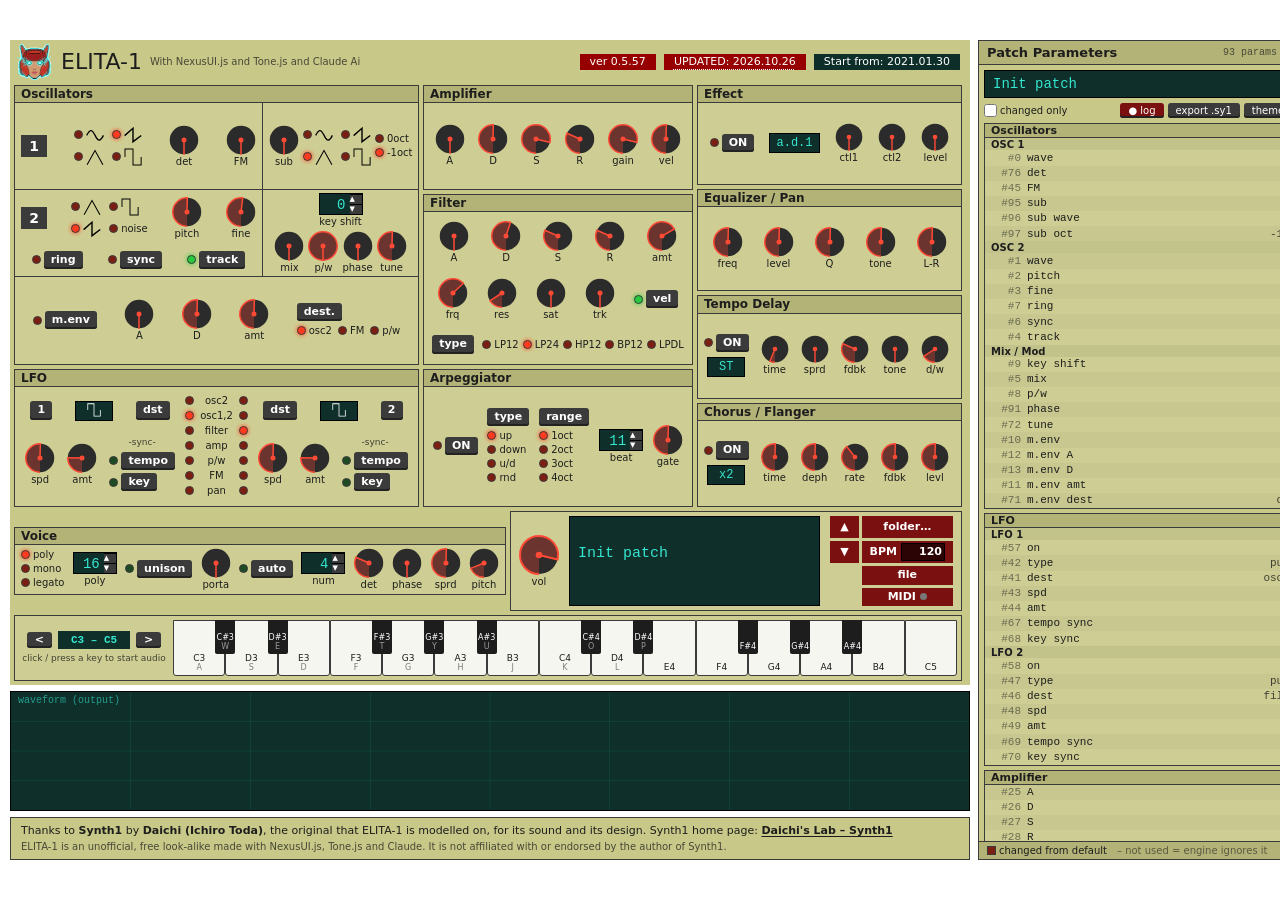
==== index.html @ da59344f "v 0.5.57 1. 実測合わせ（Cutoff curve）  Settings に「Cutoff curve」を追加しました。Table（既定、従来どおり）と Smooth（実測点を通る単調な 3" ====
<!DOCTYPE html>
<html lang="en">
  <head>
    <meta charset="utf-8">
    <link rel="stylesheet" type="text/css" href="css/reset.css">
    <link rel="stylesheet" type="text/css" href="css/style.css">
    <link rel="stylesheet" type="text/css" href="css/compact.css">
    <link rel="stylesheet" type="text/css" href="css/params.css">
    <link rel="stylesheet" type="text/css" href="css/themes.css">
    <title>ELITA-1</title>
  </head>
  <body>
   <div id="stage">
    <div id="main">
    <div id="elita1">
      <div id="title">
        <span><img src="img/e1.png" alt="ELITA-1 icon" width="37" height="37"></span>
        <h1 class="fs2em">ELITA-1</h1>
        <h2 class="description">With NexusUI.js and Tone.js and Claude Ai</h2>
        <h3 class="version">ver 0.5.57</h3>
        <h3 class="date">UPDATED: 2026.10.26</h3>
        <h3 class="date_old">Start from: 2021.01.30</h3>
      </div>

      <div id="table-cell01">
        <div id="oscillators"><h2 class="h2-label">Oscillators</h2></div>
        <div id="lfo"><h2 class="h2-label">LFO</h2></div>
      </div>
      <div id="table-cell02">
        <div id="amplifier"><h2 class="h2-label">Amplifier</h2></div>
        <div id="filter"><h2 class="h2-label">Filter</h2></div>
        <div id="arpeggiator"><h2 class="h2-label">Arpeggiator</h2></div>
      </div>
      <div id="table-cell03">
        <div id="effect"><h2 class="h2-label">Effect</h2></div>
        <div id="equalizer-pan"><h2 class="h2-label">Equalizer / Pan</h2></div>
        <div id="tempo-delay"><h2 class="h2-label">Tempo Delay</h2></div>
        <div id="chrous-flanger"><h2 class="h2-label">Chorus / Flanger</h2></div>
      </div>

      <div id="bottom">
        <div id="voice"><h2 class="h2-label">Voice</h2></div>
        <div id="patchbox">
          <div id="vol"></div>
          <div id="lcdbox"><div id="pline"><span id="pname">Init patch</span><span id="pidx"></span></div><div id="pinfo">&nbsp;</div></div>
          <div id="pbtns">
            <div id="pnav"><button type="button" class="btn" id="pnext" title="next patch (↑ key)">▲</button><button type="button" class="btn" id="pprev" title="previous patch (↓ key)">▼</button></div>
            <button type="button" class="btn" id="dirbtn" title="choose a folder of .sy1 files">folder…</button>
            <span class="btn bpmbox" title="tempo for LFO tempo-sync and Delay time (Synth1 takes it from the host)">BPM <input id="bpm" type="text" inputmode="numeric" maxlength="3" value="120" autocomplete="off" spellcheck="false"></span>
            <label class="btn">file<input id="file" type="file" accept=".sy1"></label>
          </div>
          <input id="dirin" type="file" webkitdirectory multiple hidden>
        </div>
      </div>
      <div id="keybar">
        <div id="kbinfo"><button type="button" class="sb" id="octdn">&lt;</button><b id="oct"></b><button type="button" class="sb" id="octup">&gt;</button><span id="vc"></span></div>
        <div id="kb"></div>
      </div>
    </div>
    <div id="scopebox"><canvas id="scope" width="1920" height="240"></canvas><span id="scopelbl">waveform (output)</span></div>
    <footer id="credits">
      <p>Thanks to <b>Synth1</b> by <b>Daichi (Ichiro Toda)</b>, the original that ELITA-1 is modelled on, for its sound and its design.
        Synth1 home page: <a href="https://daichilab.sakura.ne.jp/softsynth/index.html" target="_blank" rel="noopener noreferrer">Daichi's Lab &ndash; Synth1</a></p>
      <p class="small">ELITA-1 is an unofficial, free look-alike made with NexusUI.js, Tone.js and Claude. It is not affiliated with or endorsed by the author of Synth1.</p>
    </footer>
    </div>
    <aside id="plist" aria-label="patch parameters"></aside>
   </div>
    <script src="js/Tone.js"></script>
    <script src="js/NexusUI.js"></script>
    <script src="js/ui.js"></script>
    <script src="js/calib.js"></script>
    <script src="js/worklets.js"></script>
    <script src="js/voice.js"></script>
    <script src="js/fx.js"></script>
    <script src="js/notes.js"></script>
    <script src="js/debug.js"></script>
    <script src="js/engine.js"></script>
    <script src="js/keymap.js"></script>
    <script src="js/keys.js"></script>
    <script src="js/patches.js"></script>
    <script src="js/scope.js"></script>
    <script src="js/params.js"></script>
    <script src="js/history.js"></script>
    <script src="js/mml.js"></script>
    <script src="js/log.js"></script>
    <script src="js/midi.js"></script>
    <script src="js/theme.js"></script>
    <script src="js/settings.js"></script>
    <script src="js/keyconfig.js"></script>
  </body>
</html>
---- css/style.css ----
@charset "utf-8";
:root{ --bg:#C8C888; --hd:#b3b378; --ink:#1d1d1d; --dk:#3b3b3b; --lcd:#0e2f2a; --lcdf:#35e6d0; --led:#7a1f12; --on:#ff3b1f; --grn:#27c93f;
  /* theme variables (css/themes.css overrides these; js/theme.js lets the user edit them) */
  --on-dk:#fff; --dk-sh:#222; --tag:#960000; --tag2:#0e2e2a; --btn:#7a1010; --btn-fg:#fff; --btn-in:#2b0505; --hi:#f4e36a; --hi-fg:#222; --led-g:#1d4a22;
  --page:#ffffff; --key-w:#f6f6f0; --key-fg:#1d1d1d; --key-b:#1d1d1d; --key-b-fg:#fff; --knob:#2b2b2b; --knob-acc:#ff4a36; --lcd-edge:#000;
  --panel:rgba(255,255,255,.10); --row-alt:rgba(0,0,0,.035); --sub-bg:rgba(0,0,0,.06); --ch-fg:#ffd9d0; --ico-filter:none; --lcd-ico:invert(1) brightness(1.6); }
body{ margin:0; font:11px/1.3 "Hiragino Sans","Yu Gothic UI",system-ui,sans-serif; color:var(--ink); }

/* frame (original colour #C8C888) */
#elita1{ display:grid; grid-template-columns:405px 270px 265px; grid-auto-rows:min-content; gap:5px 4px; width:960px; background:var(--bg); padding:5px; }
#title, #bottom{ grid-column:1/-1; }
#title{ padding:0 4px; line-height:2em; }
#title h1, #title h2, #title h3{ display:inline-block; }
#title .description{ width:560px; text-align:center; }
#title .version, #title .date{ padding:0 1em; background:var(--tag); color:var(--on-dk); text-align:center; }
#title .date_old{ padding:0 1em; background:var(--tag2); color:var(--on-dk); text-align:center; }
#table-cell01, #table-cell02, #table-cell03{ display:flex; flex-direction:column; gap:5px; }

/* section: dark outline + title band */
#oscillators,#lfo,#amplifier,#filter,#arpeggiator,#effect,#equalizer-pan,#tempo-delay,#chrous-flanger,#voice{ border:1px solid var(--dk); background:var(--panel); }
.h2-label{ font-size:13px; font-weight:700; padding:0 6px; background:var(--hd); border-bottom:1px solid var(--dk); }
.body{ padding:5px 6px 6px; display:flex; flex-direction:column; gap:5px; }
.row{ display:flex; align-items:flex-end; gap:4px; }
.row.top{ align-items:flex-start; }
.col{ display:flex; flex-direction:column; gap:4px; align-items:flex-start; }
/* Oscillators: divider lines (as on Synth1) + parts spread evenly inside each cell */
.osc{ display:grid; grid-template-columns:1fr 176px; gap:0; margin:-5px -6px -6px; }
.osc > *{ padding:6px 8px; border-bottom:1px solid var(--dk); }
.osc > :nth-child(odd){ padding-left:6px; }
.osc > :nth-child(even){ padding-right:6px; border-left:1px solid var(--dk); }
.osc .row{ justify-content:space-around; align-items:center; }
.osc .col{ align-items:stretch; justify-content:space-around; }
.osc .span{ grid-column:1/-1; border-bottom:0; padding:6px 6px 7px; }

/* controls */
.ctl{ display:flex; flex-direction:column; align-items:center; gap:1px; }
.ctl > span, .cap{ font-size:10px; line-height:1.1; }
.tag{ font-size:14px; font-weight:700; padding:0 6px; background:var(--dk); color:var(--on-dk); align-self:center; }
.sb{ background:var(--dk); color:var(--on-dk); font-weight:700; font-size:11px; padding:2px 7px; border-radius:3px; box-shadow:inset 0 -2px 0 var(--dk-sh); }
.sb:active{ background:var(--dk-sh); }
.tg{ display:inline-flex; align-items:center; gap:3px; }
.led, .lamp i{ width:9px; height:9px; border-radius:50%; flex:none; background:var(--led); border:1px solid var(--dk); }
.tg.on .led, .lamp input:checked + i{ background:var(--on); box-shadow:0 0 4px var(--on); }
.tg.g .led{ background:var(--led-g); } .tg.g.on .led{ background:var(--grn); box-shadow:0 0 4px var(--grn); }
.tg.n .led{ display:none; } .tg.n.on .sb{ background:var(--hi); color:var(--hi-fg); }
.lcd{ background:var(--lcd); color:var(--lcdf); border:1px solid var(--lcd-edge); min-width:38px; height:20px; padding:0 6px; font:12px/18px monospace; text-align:center; }
.lcd img{ height:14px; vertical-align:middle; filter:var(--lcd-ico); }
.nbox{ display:flex; align-items:stretch; background:var(--lcd); border:1px solid var(--lcd-edge); height:22px; }
.nbox > span:first-child{ min-width:30px; padding:0 4px; color:var(--lcdf); font:14px/22px monospace; text-align:right; }
.nbox .ar{ display:flex; flex-direction:column; width:12px; }
.nbox .ar button{ flex:1; font-size:7px; line-height:1; background:var(--dk); color:var(--on-dk); border-top:1px solid var(--lcd-edge); }

.lamps{ display:flex; flex-direction:column; gap:1px; }
.lamps.g2{ display:grid; grid-template-columns:repeat(2,auto); gap:4px 8px; }
.lamps.h{ flex-direction:row; gap:6px; }
.lw{ display:flex; flex-direction:column; align-items:flex-start; gap:3px; }
.lamp{ display:flex; align-items:center; gap:3px; font-size:10px; cursor:pointer; position:relative; }
.lamp input{ -webkit-appearance:none; appearance:none; position:absolute; opacity:0; width:0; height:0; }
.lamp input:focus-visible + i{ outline:2px solid var(--on-dk); outline-offset:1px; }
.lamp img{ width:22px; height:22px; }

/* LFO 1 | shared destination labels | LFO 2 -- parts spread evenly inside each block */
.lfo7{ display:grid; grid-template-columns:1fr auto 1fr; gap:0 6px; }
.lb{ display:flex; flex-direction:column; gap:6px; }
.lc{ display:grid; grid-template-columns:auto auto auto; gap:2px 6px; align-content:start; align-items:center; font-size:10px; }
.lc > span{ text-align:center; }
.sync{ font-size:10px; display:flex; gap:4px; align-items:center; }
#lfo .lb{ align-items:stretch; justify-content:space-around; }
#lfo .lb .row{ justify-content:space-around; align-items:center; }
#lfo .sync{ align-self:center; }
#lfo .lc{ align-content:space-around; }

/* Filter / Arpeggiator: rows spread evenly across the panel */
#amplifier .row, #filter .row, #arpeggiator .row{ justify-content:space-around; align-items:center; }
#amplifier .body, #filter .body, #arpeggiator .body, #lfo .body{ padding:8px 6px 10px; gap:8px; }
#filter .lamps.h{ gap:4px; flex-wrap:nowrap; }
#filter .row.ftype{ gap:4px; }

/* Effect / Equalizer / Tempo Delay / Chorus / Voice: parts spread evenly across each panel */
#effect .row, #equalizer-pan .row, #voice .row{ justify-content:space-around; align-items:center; }
#effect .body, #equalizer-pan .body, #tempo-delay .body, #chrous-flanger .body, #voice .body{ padding:7px 6px 9px; gap:7px; }
/* Delay / Chorus: ON + indicator stacked in a left column, dials spread evenly in the space on the right */
.row.split{ align-items:center; gap:6px; }
.split .col.sw{ align-items:center; gap:5px; flex:none; }
.split .kn{ flex:1; display:flex; justify-content:space-around; align-items:center; gap:0; }

/* bottom */
#bottom{ display:flex; align-items:center; gap:8px; padding:4px 8px; border:1px solid var(--dk); background:var(--panel); }
#patchbox{ flex:1; background:var(--lcd); border:1px solid var(--lcd-edge); padding:4px 8px; color:var(--lcdf); font:15px/1.3 monospace; }
#pinfo{ font-size:12px; opacity:.8; }
.btn{ position:relative; background:var(--btn); color:var(--btn-fg); font-weight:700; padding:6px 12px; cursor:pointer; }
.btn input{ position:absolute; inset:0; opacity:0; cursor:pointer; width:100%; }
.btn:focus-within{ outline:2px solid var(--on-dk); outline-offset:2px; }

/* original utility classes */
.pr5{ padding-right:5px; } .mr10{ margin-right:10px; } .mr20{ margin-right:20px; } .mb3{ margin-bottom:3px; } .fs2em{ font-size:2em; }
.bpmbox{ cursor:default; display:flex; align-items:center; gap:4px; }
.bpmbox input{ width:44px; background:var(--btn-in); color:var(--btn-fg); border:1px solid var(--lcd-edge); font:inherit; padding:1px 2px; text-align:right; }
---- css/compact.css ----
/* Compact mock: same look as style.css, columns end at the same height, Voice + patch display move to a bottom strip.
   Loaded after style.css. */
#elita1{ gap:4px; padding:4px; }
#title{ display:flex; align-items:center; gap:8px; padding:0 2px; line-height:1.2; }
#title .description{ flex:1; width:auto; text-align:left; font-size:10px; opacity:.75; }
#title .version, #title .date, #title .date_old{ padding:1px 10px; }

/* every panel is a flex column and grows so the three columns end on the same line */
#table-cell01, #table-cell02, #table-cell03{ gap:4px; }
#table-cell01 > div, #table-cell02 > div, #table-cell03 > div, #voice{ display:flex; flex-direction:column; }
#table-cell01 > div, #table-cell02 > div, #table-cell03 > div{ flex:1 1 auto; }
.h2-label{ font-size:12px; line-height:1.35; }
#elita1 .body{ flex:1; justify-content:space-around; padding:3px 6px 4px; gap:3px; }
.lamp img{ width:18px; height:18px; }
.tag{ padding:0 5px; }

/* Oscillators: rows stretch evenly, contents centred */
#oscillators .body{ padding:0; }
#oscillators .osc{ flex:1; margin:0; grid-template-columns:1fr 156px; grid-auto-rows:1fr; }
.osc > *{ padding:3px 6px; display:flex; }
.osc .col{ justify-content:space-around; align-items:center; }
.osc .row{ align-items:center; }
.osc .span{ padding:3px 6px; }
.col.sws{ gap:3px; align-items:flex-start; }
.col.sws .tg{ white-space:nowrap; }

/* LFO */
.lb{ gap:4px; }
.lb .row{ gap:4px; }
.sync{ font-size:9px; opacity:.8; align-self:center; }

/* bottom strip */
#elita1 #bottom{ grid-column:1/-1; display:flex; gap:4px; padding:0; border:0; background:none; }
#elita1 #voice{ flex:0 0 492px; }
#elita1 #patchbox{ flex:1; display:flex; align-items:center; gap:10px; padding:4px 8px; border:1px solid var(--dk); background:var(--panel); font:inherit; color:inherit; }
#lcdbox{ flex:1; align-self:stretch; display:flex; flex-direction:column; justify-content:center; background:var(--lcd); border:1px solid var(--lcd-edge); padding:2px 8px; color:var(--lcdf); font:15px/1.3 monospace; }
#pinfo{ font-size:11px; opacity:.8; }
#voice .row{ justify-content:space-between; }

/* osc labels: identical size, same left edge in both rows */
.osc .tag{ flex:none; width:26px; text-align:center; padding:0; font-size:14px; line-height:22px; }
.osc > :nth-child(1) .row, .osc .o2 > .row:first-child, .osc > .row:first-child{ justify-content:space-between; }
.osc > :nth-child(1){ }
.osc .o2{ align-items:stretch; justify-content:space-around; gap:4px; }
.osc .o2 .row{ width:100%; justify-content:space-between; }
.osc .o2 .row.sw3{ justify-content:space-around; }
/* LFO and Arpeggiator share the same top line / height */
#lfo, #arpeggiator{ flex:0 0 138px !important; }

/* keyboard strip */
#keybar{ grid-column:1/-1; display:flex; gap:4px; border:1px solid var(--dk); background:var(--panel); padding:4px; --bw:20px; }
#kbinfo{ flex:0 0 150px; display:flex; flex-wrap:wrap; align-content:center; align-items:center; justify-content:center; gap:4px 6px; font-size:10px; text-align:center; }
#kbinfo b{ font-size:11px; min-width:72px; text-align:center; background:var(--lcd); color:var(--lcdf); padding:2px 4px; font-family:monospace; }
#kbinfo .sb{ padding:1px 8px; }
#vc{ flex:0 0 100%; font-size:9px; opacity:.8; }
#kb{ position:relative; flex:1; display:flex; height:56px; user-select:none; touch-action:none; }
#kb .key{ display:flex; flex-direction:column; justify-content:flex-end; align-items:center; gap:0; padding-bottom:2px; font-size:9px; line-height:1.1; color:var(--key-fg); }
#kb .key.w{ flex:1; background:var(--key-w); border:1px solid var(--dk); border-radius:0 0 3px 3px; }
#kb .key.b{ position:absolute; top:0; width:var(--bw); height:60%; background:var(--key-b); border-radius:0 0 2px 2px; z-index:1; color:var(--key-b-fg); font-size:8px; }
#kb .key small{ font-size:8px; opacity:.55; }
#kb .key.on{ background:var(--on); }
#kb .key.on small{ opacity:1; }

/* patch browser */
#pline{ display:flex; justify-content:space-between; gap:8px; }
#pidx{ opacity:.75; font-size:12px; }
#pbtns{ display:grid; grid-template-columns:auto auto; grid-template-rows:1fr 1fr; gap:3px; align-self:stretch; }
#pbtns .btn{ padding:2px 8px; font-size:11px; display:flex; align-items:center; justify-content:center; border:0; font-family:inherit; }
#pnav{ grid-row:1/3; display:flex; flex-direction:column; gap:3px; }
#pnav .btn{ flex:1; padding:0 10px; }
#pbtns > .btn{ grid-column:2; }

/* oscilloscope (outside the panel, under the keyboard) */
#scopebox{ position:relative; width:960px; margin-top:6px; }
#scope{ display:block; width:960px; height:120px; background:var(--lcd); border:1px solid var(--lcd-edge); box-sizing:border-box; }
#scopelbl{ position:absolute; left:8px; top:4px; font:10px monospace; color:var(--lcdf); opacity:.6; }
---- css/params.css ----
/* Parameter list (right of the panel). Colours follow the panel: frame #C8C888, title band #b3b378, dark outline #3b3b3b, LCD green. */
#stage{ display:flex; gap:8px; align-items:flex-start; width:max-content; }
#main{ width:960px; flex:none; }
#plist{ width:380px; flex:none; display:flex; flex-direction:column; background:var(--bg); border:1px solid var(--dk); height:var(--mainh, 613px); font:11px/1.35 ui-monospace,"SF Mono",Menlo,Consolas,monospace; color:var(--ink); }
#plist .ph{ padding:4px 8px; background:var(--hd); border-bottom:1px solid var(--dk); font:700 13px "Hiragino Sans","Yu Gothic UI",system-ui,sans-serif; display:flex; justify-content:space-between; align-items:center; }
#plist .ph small{ font:10px monospace; opacity:.7; font-weight:400; }
#plist .pn{ margin:5px; padding:4px 8px; background:var(--lcd); color:var(--lcdf); border:1px solid var(--lcd-edge); }
#plist .pn b{ display:block; font-size:14px; font-weight:400; white-space:nowrap; overflow:hidden; text-overflow:ellipsis; }
#plist .pn span{ font-size:10px; opacity:.75; }
#plist .tools{ display:flex; gap:4px; padding:0 5px 5px; align-items:center; font:10px "Hiragino Sans","Yu Gothic UI",system-ui,sans-serif; }
#plist .tools label{ display:flex; gap:3px; align-items:center; cursor:pointer; margin-right:auto; }
#plist .tools button{ white-space:nowrap; background:var(--dk); color:var(--on-dk); font:700 10px inherit; padding:2px 8px; border-radius:3px; box-shadow:inset 0 -2px 0 var(--dk-sh); cursor:pointer; }
#plist .scroll{ flex:1; overflow:auto; padding:0 5px 5px; scrollbar-color:var(--dk) transparent; scrollbar-width:thin; }
#plist section{ border:1px solid var(--dk); background:var(--panel); margin-bottom:4px; }
#plist h3{ margin:0; padding:0 6px; background:var(--hd); border-bottom:1px solid var(--dk); font:700 11px "Hiragino Sans","Yu Gothic UI",system-ui,sans-serif; }
#plist h4{ margin:0; padding:1px 6px 0; font:700 10px "Hiragino Sans","Yu Gothic UI",system-ui,sans-serif; background:var(--sub-bg); }
#plist .r{ display:grid; grid-template-columns:30px 1fr auto; gap:0 6px; padding:0 6px; align-items:baseline; }
#plist .r:nth-child(even){ background:var(--row-alt); }
#plist .no{ opacity:.55; text-align:right; }
#plist .nm{ white-space:nowrap; overflow:hidden; background:linear-gradient(to right,transparent 0,transparent 0); }
#plist .v{ text-align:right; min-width:92px; }
#plist .v .vi{ width:38px; padding:0 4px; margin:0; border:0; border-radius:0; font:inherit; text-align:right; background:var(--lcd); color:var(--lcdf); box-shadow:none; }
#plist .v .vi:focus{ outline:2px solid var(--on); outline-offset:-1px; background:var(--lcd-edge); }
#plist .v em{ font-style:normal; opacity:.8; margin-right:4px; }
#plist .v em[hidden]{ display:none; }
#plist .r.ch .v .vi{ background:var(--led); color:var(--ch-fg); box-shadow:0 0 0 1px var(--on) inset; }
#plist .r.un .nm, #plist .r.un .no{ opacity:.45; }
#plist .r.un .nm::after{ content:" – not used"; font-size:9px; }
#plist .r.off{ display:none; }
#plist.onlych .r:not(.ch){ display:none; }
#plist.onlych h4:not(.has), #plist.onlych section:not(.has){ display:none; }
#plist .foot{ padding:3px 8px; border-top:1px solid var(--dk); background:var(--hd); font:10px "Hiragino Sans","Yu Gothic UI",system-ui,sans-serif; display:flex; gap:10px; }
#plist .foot .sw1{ display:inline-block; width:9px; height:9px; vertical-align:-1px; margin-right:3px; border:1px solid var(--dk); }

/* BPM box: the generic ".btn input" rule makes inputs invisible overlays (for the file picker); the BPM number must stay visible */
.btn.bpmbox input{ position:static; inset:auto; opacity:1; width:44px; cursor:text; }

/* update-history window (click "UPDATED" in the title) */
#title .date:hover{ filter:brightness(1.25); }
#histdlg{ width:min(560px, 92vw); max-height:80vh; padding:0; border:1px solid var(--dk); background:var(--bg); color:var(--ink); font:12px/1.5 "Hiragino Sans","Yu Gothic UI",system-ui,sans-serif; }
#histdlg::backdrop{ background:rgba(0,0,0,.45); }
#histdlg .hh{ display:flex; justify-content:space-between; align-items:center; padding:4px 8px; background:var(--hd); border-bottom:1px solid var(--dk); font-size:13px; }
#histdlg .hh button{ background:var(--dk); color:var(--on-dk); font:700 10px inherit; padding:2px 8px; margin-left:4px; border-radius:3px; cursor:pointer; box-shadow:inset 0 -2px 0 var(--dk-sh); }
#histdlg .hb{ padding:6px 14px 12px; overflow:auto; max-height:calc(80vh - 34px); }
#histdlg h2, #histdlg h3{ margin:8px 0 4px; font-size:14px; background:var(--tag); color:var(--on-dk); padding:1px 8px; display:inline-block; }
#histdlg ul{ margin:4px 0 8px; padding-left:18px; list-style:disc; } #histdlg li{ margin:2px 0; }
#histdlg code{ font:11px ui-monospace,Menlo,Consolas,monospace; background:var(--sub-bg); padding:0 3px; }

/* Page layout: the whole UI (panel + parameter list) sits in the middle of the browser window with a 10px margin on every side.
   margin:auto centres it both ways; when the window is smaller than the UI it starts at the 10px margin and scrolls. */
html{ min-height:100%; }
body{ box-sizing:border-box; min-height:100vh; min-width:max-content; padding:10px; display:flex; }
#stage{ margin:auto; }

/* Footer: credits to the original Synth1 (under the oscilloscope, same width as the panel) */
#credits{ margin-top:6px; padding:5px 10px; border:1px solid var(--dk); background:var(--bg); color:var(--ink); font:11px/1.5 "Hiragino Sans","Yu Gothic UI",system-ui,sans-serif; }
#credits p{ margin:0; }
#credits p.small{ font-size:10px; opacity:.75; }
#credits a{ color:inherit; font-weight:700; text-decoration:underline; text-underline-offset:2px; }
#credits a:hover{ color:var(--on); }

/* pop-up list of an LCD button (effect type / delay type / chorus type) */
.lcd.pop{ cursor:pointer; }
.lcdmenu{ position:fixed; z-index:50; display:grid; grid-auto-flow:column; background:var(--lcd); border:1px solid var(--lcd-edge); box-shadow:0 3px 10px rgba(0,0,0,.45); font:12px/18px monospace; }
.lcdmenu .lcdopt{ display:block; min-width:46px; padding:1px 10px; text-align:left; background:transparent; color:var(--lcdf); cursor:pointer; white-space:nowrap; }
.lcdmenu .lcdopt:hover, .lcdmenu .lcdopt:focus-visible{ background:var(--lcdf); color:var(--lcd); outline:none; }
.lcdmenu .lcdopt.sel{ box-shadow:inset 3px 0 0 var(--on); font-weight:700; }
.lcdmenu .lcdopt img{ height:14px; vertical-align:middle; filter:var(--lcd-ico); }

/* patch display: click to choose a patch from the folder */
#lcdbox.pl-click{ cursor:pointer; }
.lcdmenu.pl{ display:block; max-height:min(60vh, 420px); overflow:auto; scrollbar-color:var(--lcdf) transparent; scrollbar-width:thin; }
.lcdmenu.pl .lcdopt{ display:flex; gap:10px; width:100%; }
.lcdmenu.pl .lcdopt i{ font-style:normal; opacity:.6; min-width:2.2em; text-align:right; }
.lcdmenu.pl .lcdopt.more{ border-top:1px solid var(--lcdf); opacity:.85; }

/* MIDI input (js/midi.js) */
.midibtn .mdot{ display:inline-block; width:7px; height:7px; border-radius:50%; margin-left:4px; background:#777; vertical-align:middle; }
.midibtn.on .mdot{ background:#3fe05a; }
.midibtn.act .mdot{ background:#fff; box-shadow:0 0 5px #fff; }
.midipanel{ display:block; width:360px; max-height:calc(100vh - 8px); overflow:auto; padding:8px 10px; color:var(--lcdf); font:12px/1.5 monospace; }
.midipanel .dim{ opacity:.7; }
.midipanel .mhead{ display:flex; justify-content:space-between; border-bottom:1px solid var(--lcdf); margin-bottom:4px; }
.midipanel .merr{ color:var(--on); }
.midipanel .mrow{ display:flex; align-items:center; justify-content:space-between; gap:8px; }
.midipanel .mrow .tgt{ margin-left:auto; }
.midipanel .mrow .val{ min-width:3.5em; text-align:center; }
.midipanel .lcdopt{ width:100%; }
.midipanel .lcdopt.tgl{ width:auto; }
.midipanel .sb2{ background:transparent; color:var(--lcdf); border:0; cursor:pointer; font:inherit; padding:0 6px; }
.midipanel .sb2:hover{ background:var(--lcdf); color:var(--lcd); }
.midipanel .msep{ border-top:1px solid var(--lcdf); margin-top:4px; padding-top:4px; }
.midipanel .mfoot{ display:flex; gap:6px; margin-top:6px; }
.midipanel .mfoot .btn{ padding:2px 8px; font-size:11px; border:0; font-family:inherit; }
.midipanel .mfoot .r{ margin-left:auto; }
#midistat{ position:fixed; left:8px; bottom:8px; z-index:40; display:none; font:11px monospace; background:rgba(0,0,0,.8); color:#7dff9b; padding:3px 8px; border-radius:3px; pointer-events:none; }
.learning{ outline:2px dashed var(--on); outline-offset:2px; animation:mlearn .7s steps(2) infinite; }
@keyframes mlearn{ 50%{ outline-color:transparent; } }
---- css/themes.css ----
/* Colour themes. js/theme.js sets <html data-theme="...">; the user's own colour edits are applied on top as inline variables.
   "classic" is the original look and needs no overrides (the defaults live in :root of style.css).
   The wave icons are black SVGs, so the dark themes turn them light with a filter. */
.lamp img{ filter:var(--ico-filter); }
html{ background:var(--page); }

:root[data-theme="dark"]{
  --bg:#2b2d2f; --hd:#1f2022; --ink:#e6e6e0; --dk:#6a6e72; --lcd:#06130f; --lcdf:#5dffc4; --led:#4a1a14; --on:#ff5a3c; --grn:#3fe05a;
  --on-dk:#fff; --dk-sh:#3d4043; --tag:#b02a1a; --tag2:#12403a; --btn:#8a2a1e; --btn-fg:#fff; --btn-in:#1a0807; --hi:#f4e36a; --hi-fg:#222; --led-g:#1d4a22;
  --page:#141517; --key-fg:#1d1d1d; --key-w:#d8d8d0; --key-b:#101112; --key-b-fg:#fff; --knob:#141517; --knob-acc:#ff6a4d; --lcd-edge:#000;
  --panel:rgba(255,255,255,.05); --row-alt:rgba(255,255,255,.04); --sub-bg:rgba(255,255,255,.08); --ch-fg:#ffd9d0;
  --ico-filter:invert(.88); --lcd-ico:invert(1) brightness(1.6);
}
:root[data-theme="midnight"]{
  --bg:#1c2740; --hd:#16203a; --ink:#dfe8ff; --dk:#4f6396; --lcd:#071426; --lcdf:#7fd4ff; --led:#3a2030; --on:#ffb347; --grn:#4be08a;
  --on-dk:#fff; --dk-sh:#2e3c63; --tag:#2f5fc4; --tag2:#123a5c; --btn:#2f4f9a; --btn-fg:#fff; --btn-in:#0b1530; --hi:#ffd36a; --hi-fg:#1a1a1a; --led-g:#14402c;
  --page:#0d1424; --key-fg:#14203a; --key-w:#e8eefc; --key-b:#0e1626; --key-b-fg:#fff; --knob:#0c1322; --knob-acc:#ffb347; --lcd-edge:#000;
  --panel:rgba(255,255,255,.05); --row-alt:rgba(255,255,255,.04); --sub-bg:rgba(255,255,255,.08); --ch-fg:#fff1d6;
  --ico-filter:invert(.9); --lcd-ico:invert(1) brightness(1.6);
}
:root[data-theme="light"]{
  --bg:#ececec; --hd:#d6d6d6; --ink:#202124; --dk:#5b5f66; --lcd:#d7e3cf; --lcdf:#1c3a22; --led:#b8aaa6; --on:#e8412a; --grn:#2fb344;
  --on-dk:#fff; --dk-sh:#3a3d42; --tag:#c0392b; --tag2:#3d6b5e; --btn:#a8322a; --btn-fg:#fff; --btn-in:#5a1b16; --hi:#f4e36a; --hi-fg:#222; --led-g:#9fb8a4;
  --page:#f7f7f7; --key-fg:#222; --key-w:#ffffff; --key-b:#222222; --key-b-fg:#fff; --knob:#3a3d42; --knob-acc:#e8412a; --lcd-edge:#444;
  --panel:rgba(255,255,255,.35); --row-alt:rgba(0,0,0,.04); --sub-bg:rgba(0,0,0,.06); --ch-fg:#3a0f0a;
  --ico-filter:none; --lcd-ico:none;
}
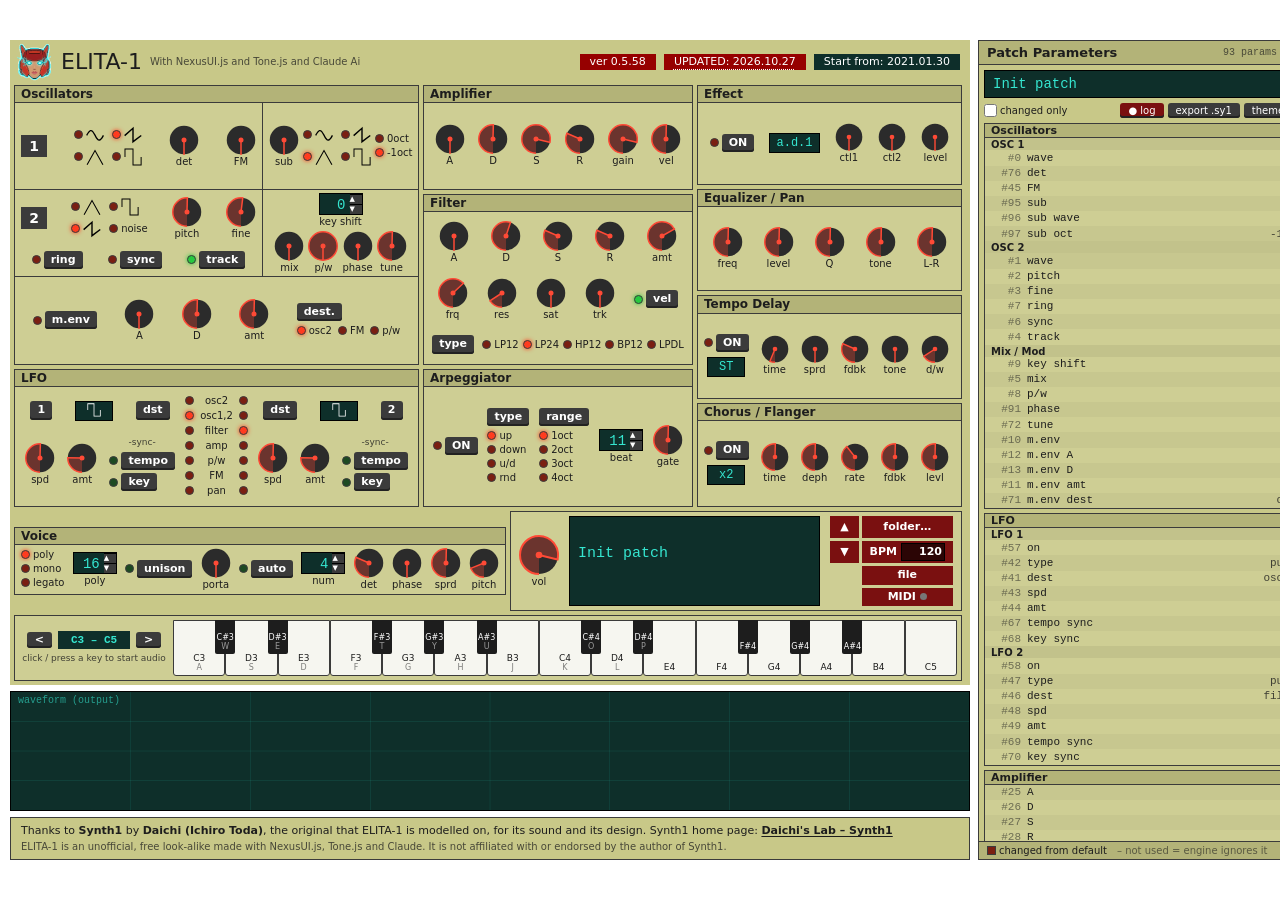
==== commit 676382ed: "v 0.5.58 ELITA-1 0.5.58）  Synth1 の減衰（と、同じ曲線だったリリース）を、T = 0.0088 × exp(0.0665 × D) 秒で近似します。私のフィットでも、D" ====
--- a/index.html
+++ b/index.html
@@ -17,8 +17,8 @@
         <span><img src="img/e1.png" alt="ELITA-1 icon" width="37" height="37"></span>
         <h1 class="fs2em">ELITA-1</h1>
         <h2 class="description">With NexusUI.js and Tone.js and Claude Ai</h2>
-        <h3 class="version">ver 0.5.57</h3>
-        <h3 class="date">UPDATED: 2026.10.26</h3>
+        <h3 class="version">ver 0.5.58</h3>
+        <h3 class="date">UPDATED: 2026.10.27</h3>
         <h3 class="date_old">Start from: 2021.01.30</h3>
       </div>
 
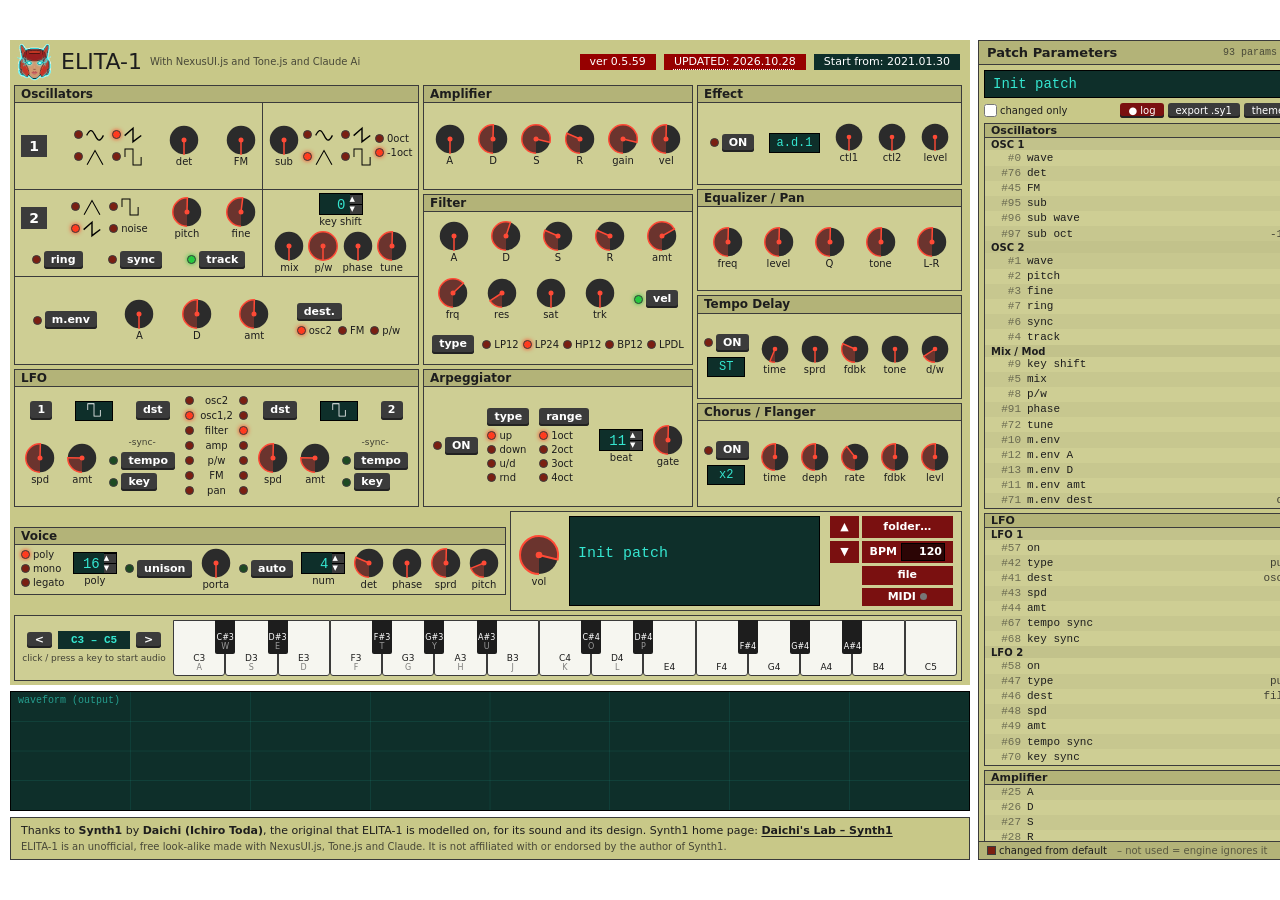
==== commit 9ad9e163: "v 0.5.59 読み込み時の変換: ver=105以下のパッチを、実機Synth1と同じ値に変換して読み込みます。 対象は #21、#37、#16/#18/#26/#28、#54、#55 です。 実" ====
--- a/index.html
+++ b/index.html
@@ -17,8 +17,8 @@
         <span><img src="img/e1.png" alt="ELITA-1 icon" width="37" height="37"></span>
         <h1 class="fs2em">ELITA-1</h1>
         <h2 class="description">With NexusUI.js and Tone.js and Claude Ai</h2>
-        <h3 class="version">ver 0.5.58</h3>
-        <h3 class="date">UPDATED: 2026.10.27</h3>
+        <h3 class="version">ver 0.5.59</h3>
+        <h3 class="date">UPDATED: 2026.10.28</h3>
         <h3 class="date_old">Start from: 2021.01.30</h3>
       </div>
 
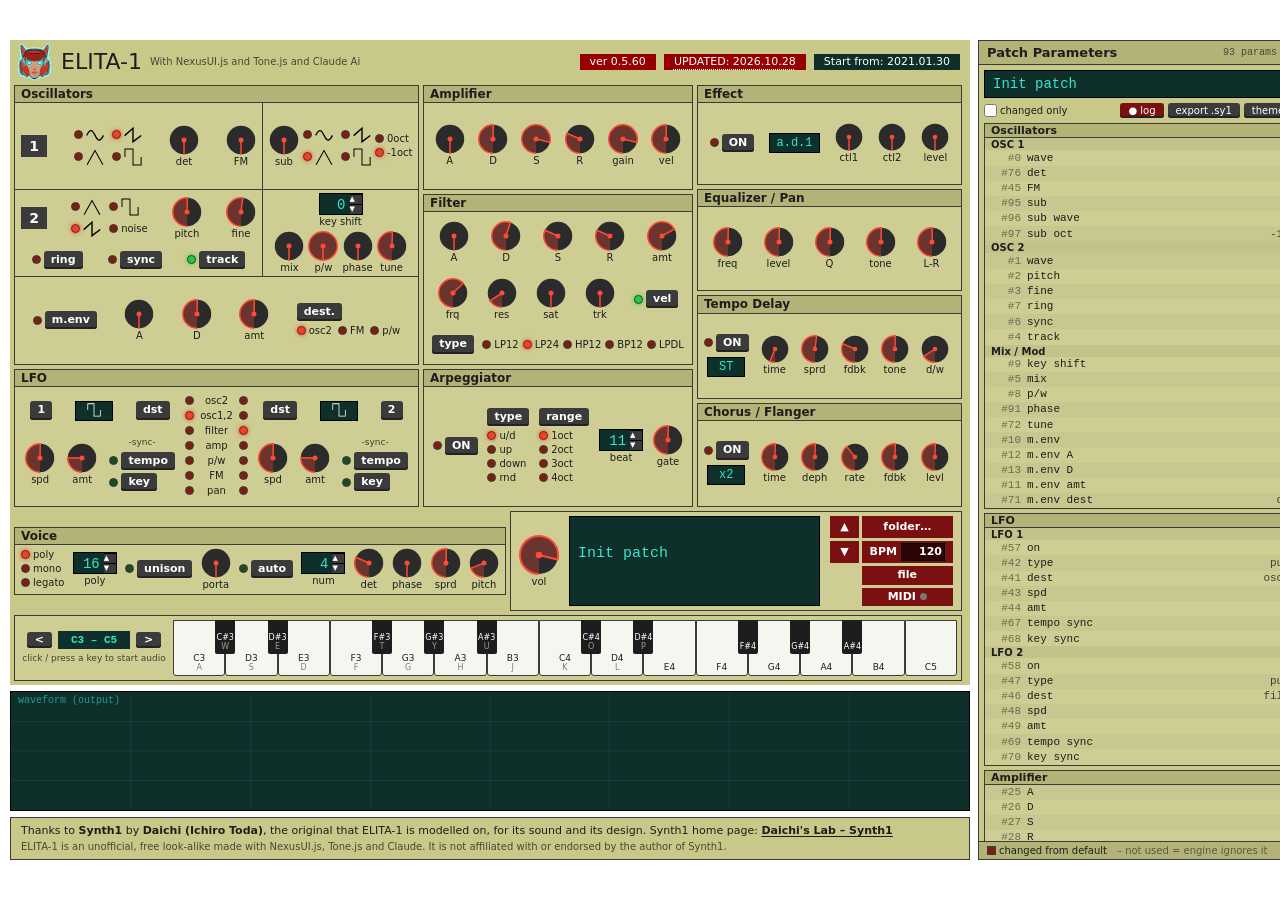
==== commit 27e0655b: "v 0.5.60 修正内容(提案1)  #21(フィルタEnv量): 両極で、ゼロ点は63、約±10 octです。エンベロープの範囲は28 Hz〜12.3 kHzに収め、フィルタが閉じる向きにも動きま" ====
--- a/index.html
+++ b/index.html
@@ -17,7 +17,7 @@
         <span><img src="img/e1.png" alt="ELITA-1 icon" width="37" height="37"></span>
         <h1 class="fs2em">ELITA-1</h1>
         <h2 class="description">With NexusUI.js and Tone.js and Claude Ai</h2>
-        <h3 class="version">ver 0.5.59</h3>
+        <h3 class="version">ver 0.5.60</h3>
         <h3 class="date">UPDATED: 2026.10.28</h3>
         <h3 class="date_old">Start from: 2021.01.30</h3>
       </div>
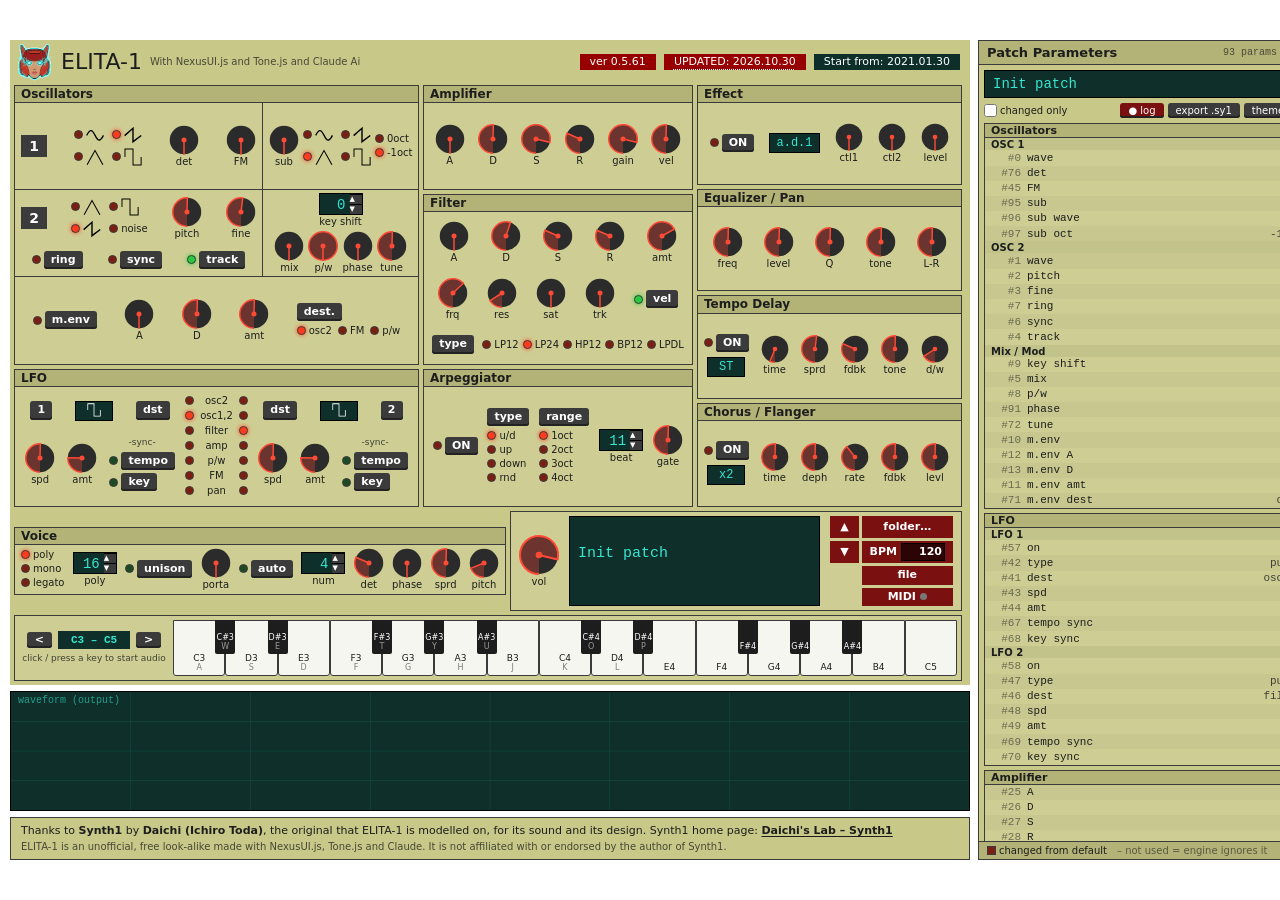
==== commit 3d9eba5e: "v 0.5.61 LFO波形の番号: 0=下りノコギリ、1=三角、2=パルス、3=S&H、4=上りノコギリ、5=サインにしました。これは、先の私の判断(「AUの割り当てが実機UIと食い違うので入れない" ====
--- a/index.html
+++ b/index.html
@@ -17,8 +17,8 @@
         <span><img src="img/e1.png" alt="ELITA-1 icon" width="37" height="37"></span>
         <h1 class="fs2em">ELITA-1</h1>
         <h2 class="description">With NexusUI.js and Tone.js and Claude Ai</h2>
-        <h3 class="version">ver 0.5.60</h3>
-        <h3 class="date">UPDATED: 2026.10.28</h3>
+        <h3 class="version">ver 0.5.61</h3>
+        <h3 class="date">UPDATED: 2026.10.30</h3>
         <h3 class="date_old">Start from: 2021.01.30</h3>
       </div>
 
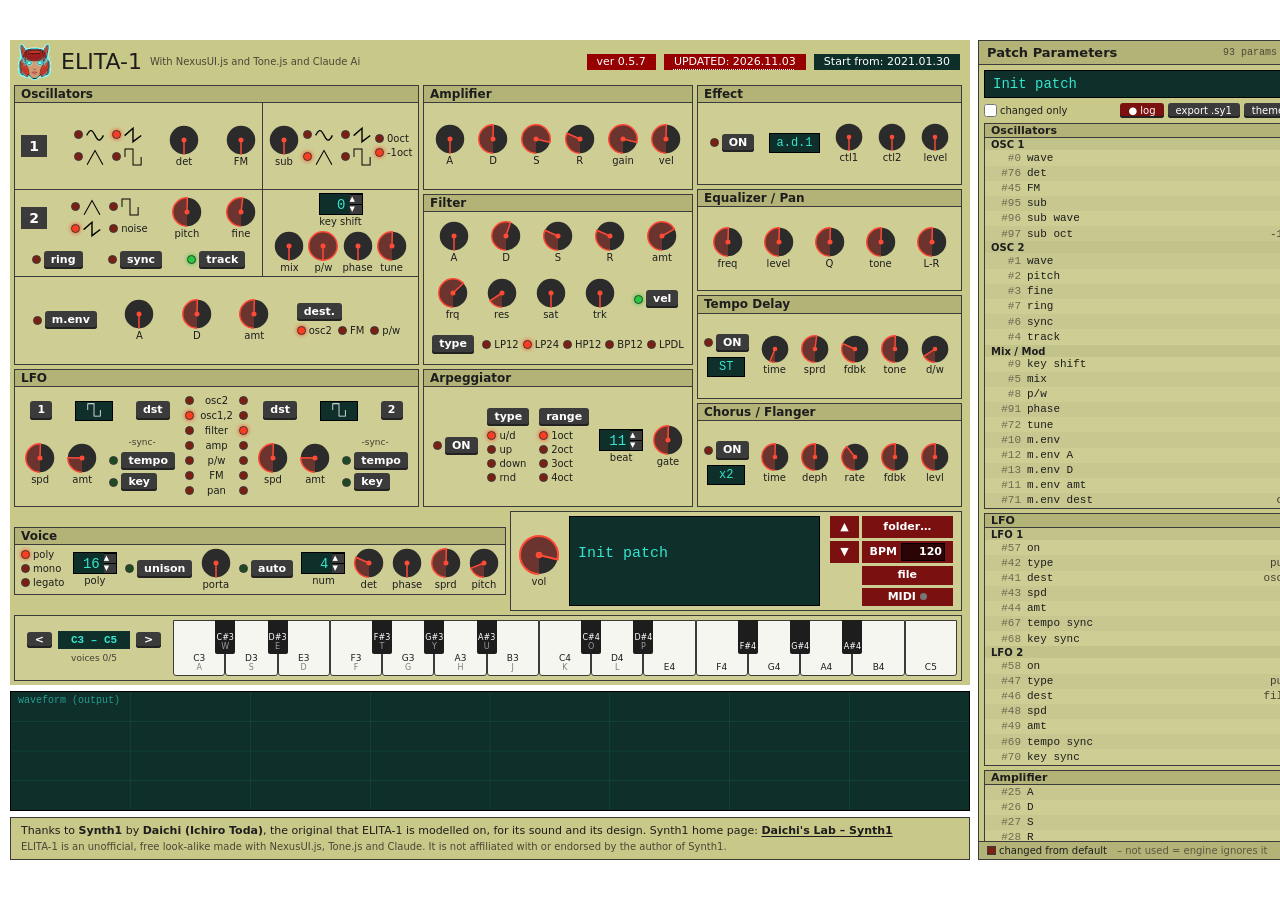
==== commit 5920c8e7: "v 0.5.7 M1：骨組み（約1週間）  C/C++ で DSP コアの骨組みを作り、worklet で鳴らします（1ボイス、OSC + Filter + Amp Env）。 旧エンジンと並走できる" ====
--- a/index.html
+++ b/index.html
@@ -17,8 +17,8 @@
         <span><img src="img/e1.png" alt="ELITA-1 icon" width="37" height="37"></span>
         <h1 class="fs2em">ELITA-1</h1>
         <h2 class="description">With NexusUI.js and Tone.js and Claude Ai</h2>
-        <h3 class="version">ver 0.5.61</h3>
-        <h3 class="date">UPDATED: 2026.10.30</h3>
+        <h3 class="version">ver 0.5.7</h3>
+        <h3 class="date">UPDATED: 2026.11.03</h3>
         <h3 class="date_old">Start from: 2021.01.30</h3>
       </div>
 
@@ -66,27 +66,6 @@
     </div>
     <aside id="plist" aria-label="patch parameters"></aside>
    </div>
-    <script src="js/Tone.js"></script>
-    <script src="js/NexusUI.js"></script>
-    <script src="js/ui.js"></script>
-    <script src="js/calib.js"></script>
-    <script src="js/worklets.js"></script>
-    <script src="js/voice.js"></script>
-    <script src="js/fx.js"></script>
-    <script src="js/notes.js"></script>
-    <script src="js/debug.js"></script>
-    <script src="js/engine.js"></script>
-    <script src="js/keymap.js"></script>
-    <script src="js/keys.js"></script>
-    <script src="js/patches.js"></script>
-    <script src="js/scope.js"></script>
-    <script src="js/params.js"></script>
-    <script src="js/history.js"></script>
-    <script src="js/mml.js"></script>
-    <script src="js/log.js"></script>
-    <script src="js/midi.js"></script>
-    <script src="js/theme.js"></script>
-    <script src="js/settings.js"></script>
-    <script src="js/keyconfig.js"></script>
+    <script src="js/loader.js"></script>   <!-- picks the sound engine (Settings > Sound engine) and writes the script tags for it: the C++ / Wasm core, or the Tone.js engine -->
   </body>
 </html>
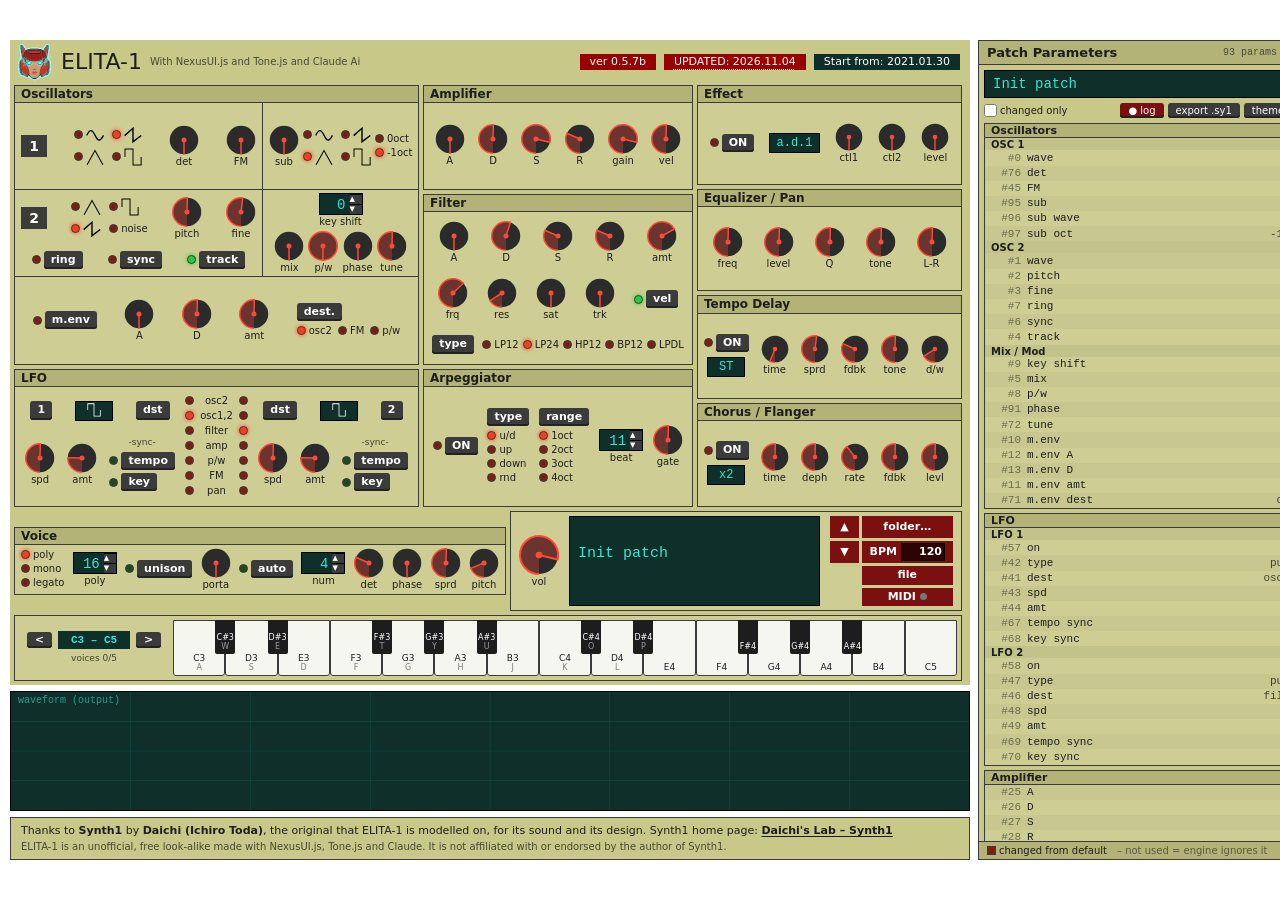
==== commit 3bd81913: "v 0.5.7b 追加・変更したもの  LICENSE: MIT License を追加しました。著作権者は「ELITA-1 contributors」にしています。 THIRD_PARTY_NOTI" ====
--- a/index.html
+++ b/index.html
@@ -17,8 +17,8 @@
         <span><img src="img/e1.png" alt="ELITA-1 icon" width="37" height="37"></span>
         <h1 class="fs2em">ELITA-1</h1>
         <h2 class="description">With NexusUI.js and Tone.js and Claude Ai</h2>
-        <h3 class="version">ver 0.5.7</h3>
-        <h3 class="date">UPDATED: 2026.11.03</h3>
+        <h3 class="version">ver 0.5.7b</h3>
+        <h3 class="date">UPDATED: 2026.11.04</h3>
         <h3 class="date_old">Start from: 2021.01.30</h3>
       </div>
 
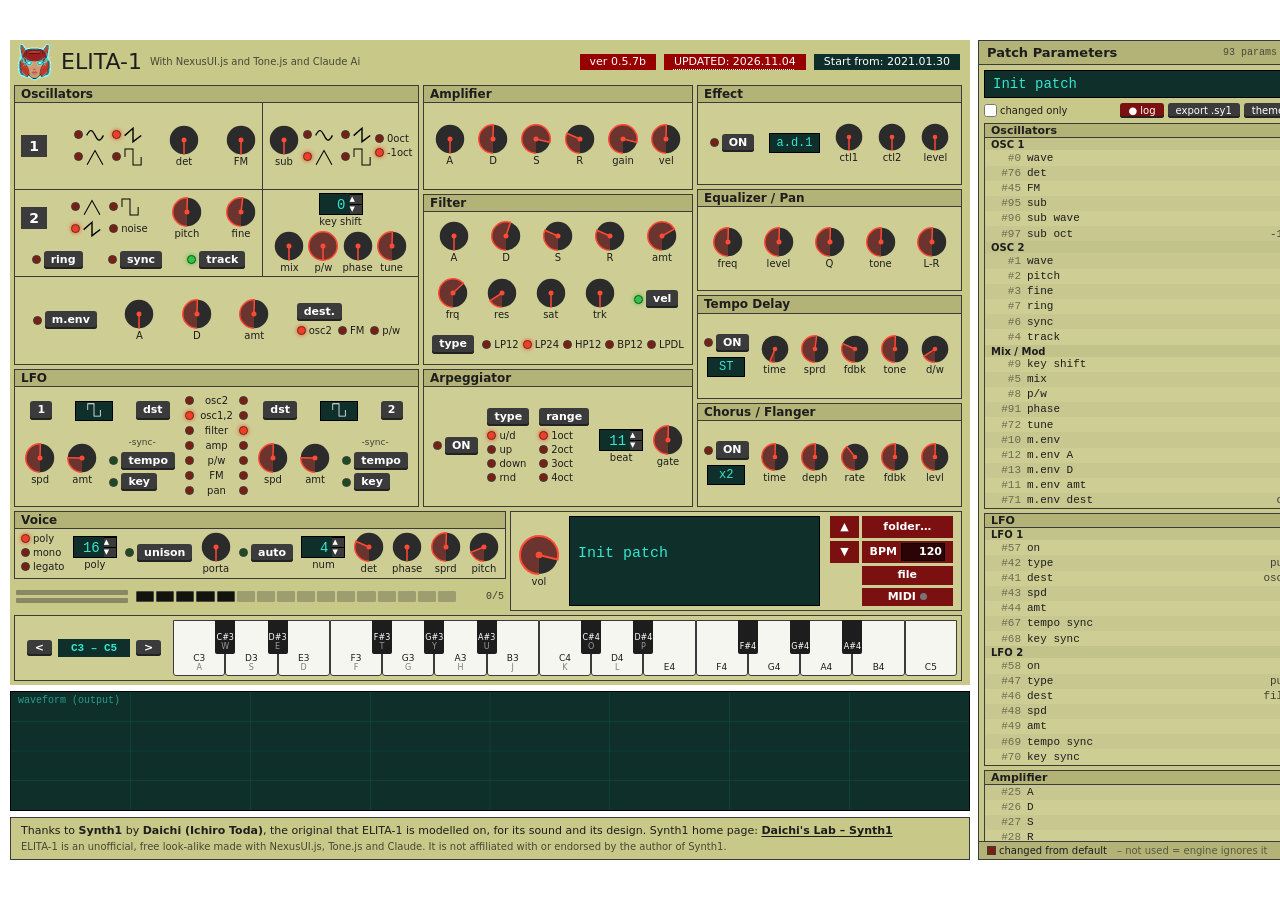
==== commit 1b453e0e: "v 0.5.7b (2) ◆UI の変更  配置: Voice パネルの上端が、右の音量／トーン選択ボックスの上端と同じ高さになりました。ページ全体の高さは変わっていません。 インジケーター: 空いた" ====
--- a/index.html
+++ b/index.html
@@ -7,6 +7,7 @@
     <link rel="stylesheet" type="text/css" href="css/compact.css">
     <link rel="stylesheet" type="text/css" href="css/params.css">
     <link rel="stylesheet" type="text/css" href="css/themes.css">
+    <link rel="stylesheet" type="text/css" href="css/voiceind.css">
     <title>ELITA-1</title>
   </head>
   <body>
@@ -39,7 +40,7 @@
       </div>
 
       <div id="bottom">
-        <div id="voice"><h2 class="h2-label">Voice</h2></div>
+        <div id="vcol"><div id="voice"><h2 class="h2-label">Voice</h2></div><div id="vind"></div></div>
         <div id="patchbox">
           <div id="vol"></div>
           <div id="lcdbox"><div id="pline"><span id="pname">Init patch</span><span id="pidx"></span></div><div id="pinfo">&nbsp;</div></div>
@@ -53,7 +54,7 @@
         </div>
       </div>
       <div id="keybar">
-        <div id="kbinfo"><button type="button" class="sb" id="octdn">&lt;</button><b id="oct"></b><button type="button" class="sb" id="octup">&gt;</button><span id="vc"></span></div>
+        <div id="kbinfo"><button type="button" class="sb" id="octdn">&lt;</button><b id="oct"></b><button type="button" class="sb" id="octup">&gt;</button></div>
         <div id="kb"></div>
       </div>
     </div>
--- a/css/compact.css
+++ b/css/compact.css
@@ -31,7 +31,8 @@
 
 /* bottom strip */
 #elita1 #bottom{ grid-column:1/-1; display:flex; gap:4px; padding:0; border:0; background:none; }
-#elita1 #voice{ flex:0 0 492px; }
+#elita1 #vcol{ flex:0 0 492px; align-self:stretch; display:flex; flex-direction:column; gap:4px; }   /* Voice panel top = patch box top; the indicator fills the space below it */
+#elita1 #vcol #voice{ flex:none; }
 #elita1 #patchbox{ flex:1; display:flex; align-items:center; gap:10px; padding:4px 8px; border:1px solid var(--dk); background:var(--panel); font:inherit; color:inherit; }
 #lcdbox{ flex:1; align-self:stretch; display:flex; flex-direction:column; justify-content:center; background:var(--lcd); border:1px solid var(--lcd-edge); padding:2px 8px; color:var(--lcdf); font:15px/1.3 monospace; }
 #pinfo{ font-size:11px; opacity:.8; }
@@ -52,7 +53,6 @@
 #kbinfo{ flex:0 0 150px; display:flex; flex-wrap:wrap; align-content:center; align-items:center; justify-content:center; gap:4px 6px; font-size:10px; text-align:center; }
 #kbinfo b{ font-size:11px; min-width:72px; text-align:center; background:var(--lcd); color:var(--lcdf); padding:2px 4px; font-family:monospace; }
 #kbinfo .sb{ padding:1px 8px; }
-#vc{ flex:0 0 100%; font-size:9px; opacity:.8; }
 #kb{ position:relative; flex:1; display:flex; height:56px; user-select:none; touch-action:none; }
 #kb .key{ display:flex; flex-direction:column; justify-content:flex-end; align-items:center; gap:0; padding-bottom:2px; font-size:9px; line-height:1.1; color:var(--key-fg); }
 #kb .key.w{ flex:1; background:var(--key-w); border:1px solid var(--dk); border-radius:0 0 3px 3px; }
--- a/css/voiceind.css
+++ b/css/voiceind.css
@@ -0,0 +1,10 @@
+/* voice indicator (js/voiceind.js): Synth1-style voice cells + L/R level bars, under the Voice panel */
+#elita1 #vind{ flex:1; min-height:0; display:flex; align-items:center; gap:8px; padding:0 2px; }
+#elita1 #vind .vm{ flex:0 0 112px; display:flex; flex-direction:column; gap:3px; }
+#elita1 #vind .vm i{ display:block; height:5px; background:var(--dk); opacity:.45; position:relative; overflow:hidden; border-radius:1px; }
+#elita1 #vind .vm b{ position:absolute; left:0; top:0; bottom:0; width:100%; transform-origin:0 50%; transform:scaleX(0); background:var(--on); box-shadow:0 0 3px var(--on); }
+#elita1 #vind .vc{ flex:1; display:grid; gap:2px; grid-template-columns:repeat(16, 1fr); min-width:0; }
+#elita1 #vind .vc u{ display:block; height:11px; background:var(--lcd-edge); border:1px solid var(--dk); border-radius:1px; opacity:.9; }
+#elita1 #vind .vc u.x{ background:var(--dk); opacity:.3; }
+#elita1 #vind .vc u.on{ background:var(--on); box-shadow:0 0 4px var(--on); opacity:1; }
+#elita1 #vind .vn{ flex:0 0 40px; text-align:right; font:10px/1 ui-monospace,Menlo,Consolas,monospace; white-space:nowrap; opacity:.8; }
